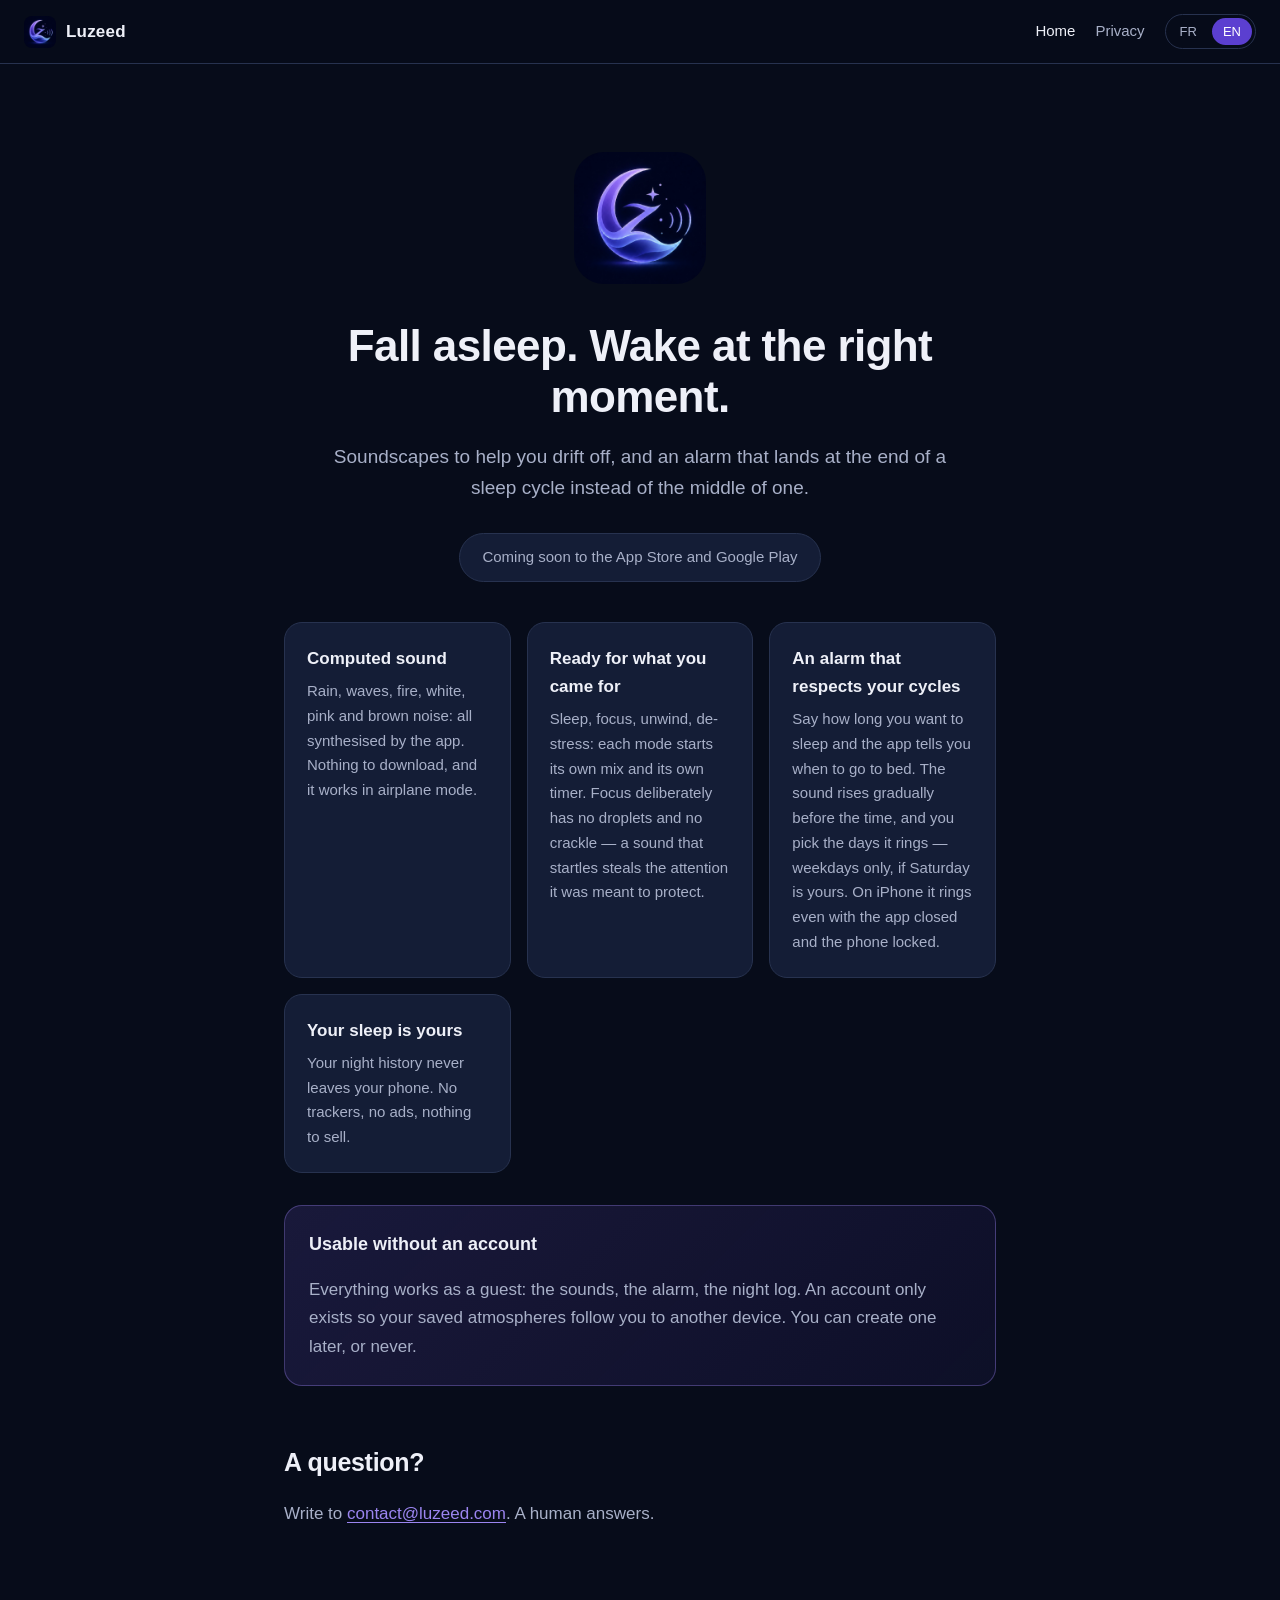
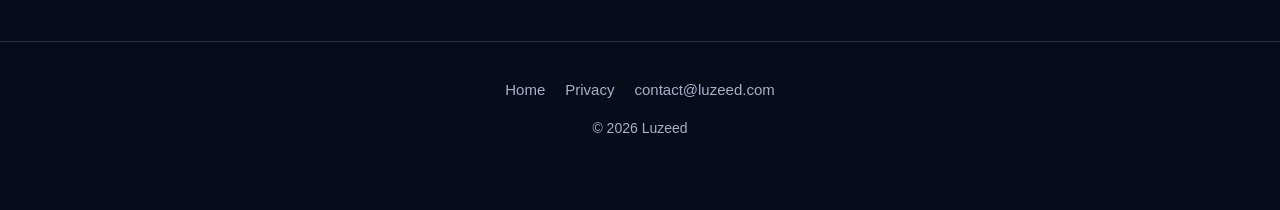
==== index.html @ 8d659068 "Le site public de Luzeed — politique de confidentialite et accueil Sept fichiers servis, copies depu" ====
<!doctype html>
<html lang="fr">
  <head>
    <meta charset="utf-8" />
    <meta name="viewport" content="width=device-width, initial-scale=1" />
    <title>Luzeed — s'endormir, se réveiller au bon moment</title>
    <meta
      name="description"
      content="Luzeed aide à s'endormir avec des ambiances sonores et à se réveiller au bon moment du cycle de sommeil. Rien ne quitte votre téléphone sans votre accord."
    />
    <link rel="icon" href="icone.png" />
    <link rel="apple-touch-icon" href="icone.png" />
    <link rel="stylesheet" href="style.css" />
    <meta name="theme-color" content="#070c1a" />
    <meta property="og:title" content="Luzeed" />
    <meta
      property="og:description"
      content="S'endormir, se réveiller au bon moment."
    />
    <meta property="og:image" content="icone.png" />
  </head>
  <body data-lang="fr">
    <header>
      <a class="marque" href="index.html">
        <img src="icone.png" alt="" />
        Luzeed
      </a>
      <nav>
        <a href="index.html" aria-current="page">
          <span class="fr">Accueil</span><span class="en">Home</span>
        </a>
        <a href="confidentialite.html">
          <span class="fr">Confidentialité</span><span class="en">Privacy</span>
        </a>
      </nav>
      <div class="langues">
        <button type="button" data-langue="fr" aria-pressed="true">FR</button>
        <button type="button" data-langue="en" aria-pressed="false">EN</button>
      </div>
    </header>

    <main>
      <div class="heros">
        <img src="icone.png" alt="Luzeed" />
        <h1>
          <span class="fr">S'endormir. Se réveiller au bon moment.</span>
          <span class="en">Fall asleep. Wake at the right moment.</span>
        </h1>
        <p class="accroche">
          <span class="fr">
            Des ambiances sonores pour trouver le sommeil, et un réveil qui
            tombe à la fin d'un cycle plutôt qu'en plein milieu.
          </span>
          <span class="en">
            Soundscapes to help you drift off, and an alarm that lands at the
            end of a sleep cycle instead of the middle of one.
          </span>
        </p>
        <span class="bientot">
          <span class="fr">Bientôt sur l'App Store et Google Play</span>
          <span class="en">Coming soon to the App Store and Google Play</span>
        </span>
      </div>

      <div class="cartes">
        <div class="carte">
          <h3>
            <span class="fr">Des sons calculés</span>
            <span class="en">Computed sound</span>
          </h3>
          <p>
            <span class="fr">
              Pluie, vagues, feu, bruits blanc, rose et brun : tout est
              synthétisé par l'app. Aucun téléchargement, et ça marche en mode
              avion.
            </span>
            <span class="en">
              Rain, waves, fire, white, pink and brown noise: all synthesised by
              the app. Nothing to download, and it works in airplane mode.
            </span>
          </p>
        </div>
        <div class="carte">
          <h3>
            <span class="fr">Prêt selon ton intention</span>
            <span class="en">Ready for what you came for</span>
          </h3>
          <p>
            <span class="fr">
              Dormir, se concentrer, se détendre, décompresser : chaque mode
              lance son propre mélange et sa propre durée. Le mode concentration
              n'a volontairement aucune goutte ni craquement — un son qui
              surprend vole l'attention qu'il devait protéger.
            </span>
            <span class="en">
              Sleep, focus, unwind, de-stress: each mode starts its own mix and
              its own timer. Focus deliberately has no droplets and no crackle —
              a sound that startles steals the attention it was meant to
              protect.
            </span>
          </p>
        </div>
        <div class="carte">
          <h3>
            <span class="fr">Un réveil qui respecte tes cycles</span>
            <span class="en">An alarm that respects your cycles</span>
          </h3>
          <p>
            <span class="fr">
              Dis combien de temps tu veux dormir, l'app te dit quand te
              coucher. Le son monte progressivement avant l'heure, et tu choisis
              les jours où il sonne — la semaine seulement, si le samedi
              t'appartient. Sur iPhone, il sonne même app fermée et téléphone
              verrouillé.
            </span>
            <span class="en">
              Say how long you want to sleep and the app tells you when to go to
              bed. The sound rises gradually before the time, and you pick the
              days it rings — weekdays only, if Saturday is yours. On iPhone it
              rings even with the app closed and the phone locked.
            </span>
          </p>
        </div>
        <div class="carte">
          <h3>
            <span class="fr">Ton sommeil t'appartient</span>
            <span class="en">Your sleep is yours</span>
          </h3>
          <p>
            <span class="fr">
              L'historique de tes nuits ne quitte jamais ton téléphone. Aucun
              traceur, aucune publicité, rien à vendre.
            </span>
            <span class="en">
              Your night history never leaves your phone. No trackers, no ads,
              nothing to sell.
            </span>
          </p>
        </div>
      </div>

      <div class="appui">
        <h3 style="margin-top: 0">
          <span class="fr">Utilisable sans compte</span>
          <span class="en">Usable without an account</span>
        </h3>
        <p>
          <span class="fr">
            Tout fonctionne en mode invité : les sons, le réveil, le suivi des
            nuits. Un compte ne sert qu'à retrouver tes ambiances enregistrées
            sur un autre appareil. Tu peux le créer plus tard, ou jamais.
          </span>
          <span class="en">
            Everything works as a guest: the sounds, the alarm, the night log.
            An account only exists so your saved atmospheres follow you to
            another device. You can create one later, or never.
          </span>
        </p>
      </div>

      <h2>
        <span class="fr">Une question ?</span>
        <span class="en">A question?</span>
      </h2>
      <p>
        <span class="fr">
          Écris à <a href="mailto:contact@luzeed.com">contact@luzeed.com</a>. Un
          humain répond.
        </span>
        <span class="en">
          Write to <a href="mailto:contact@luzeed.com">contact@luzeed.com</a>. A
          human answers.
        </span>
      </p>
    </main>

    <footer>
      <nav>
        <a href="index.html">
          <span class="fr">Accueil</span><span class="en">Home</span>
        </a>
        <a href="confidentialite.html">
          <span class="fr">Confidentialité</span><span class="en">Privacy</span>
        </a>
        <a href="mailto:contact@luzeed.com">contact@luzeed.com</a>
      </nav>
      <p>© 2026 Luzeed</p>
    </footer>

    <script src="langue.js"></script>
  </body>
</html>
---- style.css ----
/* Luzeed — site public.
 *
 * Palette reprise à l'identique de `lib/core/theme/app_theme.dart` : le site
 * et l'app doivent se ressembler, sinon la page de confidentialité a l'air
 * d'appartenir à quelqu'un d'autre.
 *
 * Aucune dépendance : ni police distante, ni framework, ni script tiers. Une
 * page de politique de confidentialité qui chargerait un CDN se contredirait
 * elle-même — chaque requête sortante est une donnée qui fuit.
 */

:root {
  --nuit-profonde: #070c1a;
  --nuit-base: #0c1428;
  --nuit-surface: #141d36;
  --nuit-bordure: #27324f;
  --violet: #7c5ce8;
  --violet-clair: #9b85f0;
  --violet-profond: #5b3fd0;
  --texte: #eef0f8;
  --texte-doux: #a8b0c8;
  --largeur: 760px;
}

* {
  box-sizing: border-box;
}

html {
  scroll-behavior: smooth;
}

body {
  margin: 0;
  background: var(--nuit-profonde);
  color: var(--texte);
  font-family: -apple-system, BlinkMacSystemFont, "Segoe UI", Roboto,
    "Helvetica Neue", Arial, sans-serif;
  font-size: 17px;
  line-height: 1.65;
  -webkit-font-smoothing: antialiased;
}

/* Bascule de langue. Une seule règle, et tout le contenu de l'autre langue
 * disparaît — y compris pour un lecteur d'écran, qui ne doit pas lire la page
 * deux fois. */
body[data-lang="fr"] .en,
body[data-lang="en"] .fr {
  display: none !important;
}

a {
  color: var(--violet-clair);
  text-decoration-thickness: 1px;
  text-underline-offset: 3px;
}

a:hover {
  color: var(--texte);
}

/* ------------------------------------------------------------------ En-tête */

header {
  position: sticky;
  top: 0;
  z-index: 10;
  display: flex;
  align-items: center;
  gap: 20px;
  padding: 14px 24px;
  background: rgba(7, 12, 26, 0.88);
  backdrop-filter: blur(12px);
  border-bottom: 1px solid var(--nuit-bordure);
}

.marque {
  display: flex;
  align-items: center;
  gap: 10px;
  font-weight: 600;
  letter-spacing: 0.2px;
  color: var(--texte);
  text-decoration: none;
  margin-right: auto;
}

.marque img {
  width: 32px;
  height: 32px;
  border-radius: 8px;
}

nav {
  display: flex;
  gap: 20px;
  align-items: center;
  font-size: 15px;
}

nav a {
  color: var(--texte-doux);
  text-decoration: none;
}

nav a:hover,
nav a[aria-current="page"] {
  color: var(--texte);
}

.langues {
  display: flex;
  gap: 4px;
  border: 1px solid var(--nuit-bordure);
  border-radius: 999px;
  padding: 3px;
}

.langues button {
  border: 0;
  background: none;
  color: var(--texte-doux);
  font: inherit;
  font-size: 13px;
  padding: 3px 11px;
  border-radius: 999px;
  cursor: pointer;
}

.langues button[aria-pressed="true"] {
  background: var(--violet-profond);
  color: #fff;
}

/* -------------------------------------------------------------------- Corps */

main {
  max-width: var(--largeur);
  margin: 0 auto;
  padding: 56px 24px 96px;
}

.heros {
  text-align: center;
  padding: 32px 0 8px;
}

.heros img {
  width: 132px;
  height: 132px;
  border-radius: 30px;
  margin-bottom: 28px;
}

h1 {
  font-size: clamp(30px, 6vw, 44px);
  line-height: 1.15;
  letter-spacing: -0.6px;
  margin: 0 0 18px;
}

.accroche {
  font-size: 19px;
  color: var(--texte-doux);
  max-width: 34em;
  margin: 0 auto;
}

h2 {
  font-size: 25px;
  letter-spacing: -0.3px;
  margin: 56px 0 14px;
}

h3 {
  font-size: 18px;
  margin: 34px 0 8px;
}

p,
ul {
  color: var(--texte-doux);
}

li {
  margin-bottom: 8px;
}

strong {
  color: var(--texte);
  font-weight: 600;
}

.cartes {
  display: grid;
  gap: 16px;
  grid-template-columns: repeat(auto-fit, minmax(220px, 1fr));
  margin-top: 32px;
}

.carte {
  background: var(--nuit-surface);
  border: 1px solid var(--nuit-bordure);
  border-radius: 18px;
  padding: 22px;
}

.carte h3 {
  margin: 0 0 6px;
  font-size: 17px;
}

.carte p {
  margin: 0;
  font-size: 15px;
}

/* Encadré destiné à ce qui compte plus que le reste : ce qui ne quitte pas le
 * téléphone. C'est la promesse de l'app, elle mérite d'être vue. */
.appui {
  background: linear-gradient(
    135deg,
    rgba(124, 92, 232, 0.16),
    rgba(91, 63, 208, 0.08)
  );
  border: 1px solid rgba(155, 133, 240, 0.35);
  border-radius: 18px;
  padding: 24px;
  margin: 32px 0;
}

.appui p:last-child {
  margin-bottom: 0;
}

.bientot {
  display: inline-block;
  margin-top: 30px;
  padding: 11px 22px;
  border-radius: 999px;
  border: 1px solid var(--nuit-bordure);
  background: var(--nuit-surface);
  color: var(--texte-doux);
  font-size: 15px;
}

.date {
  color: var(--texte-doux);
  font-size: 14px;
  margin-top: 6px;
}

table {
  width: 100%;
  border-collapse: collapse;
  margin: 20px 0;
  font-size: 15px;
  display: block;
  overflow-x: auto;
}

th,
td {
  text-align: left;
  padding: 11px 14px;
  border-bottom: 1px solid var(--nuit-bordure);
  vertical-align: top;
}

th {
  color: var(--texte);
  font-weight: 600;
}

td {
  color: var(--texte-doux);
}

/* -------------------------------------------------------------------- Pied */

footer {
  border-top: 1px solid var(--nuit-bordure);
  padding: 36px 24px 56px;
  color: var(--texte-doux);
  font-size: 14px;
  text-align: center;
}

footer nav {
  justify-content: center;
  margin-bottom: 14px;
}

@media (max-width: 600px) {
  header {
    flex-wrap: wrap;
    gap: 12px;
    padding: 12px 16px;
  }

  nav {
    order: 3;
    width: 100%;
    justify-content: center;
  }

  main {
    padding: 36px 18px 72px;
  }
}
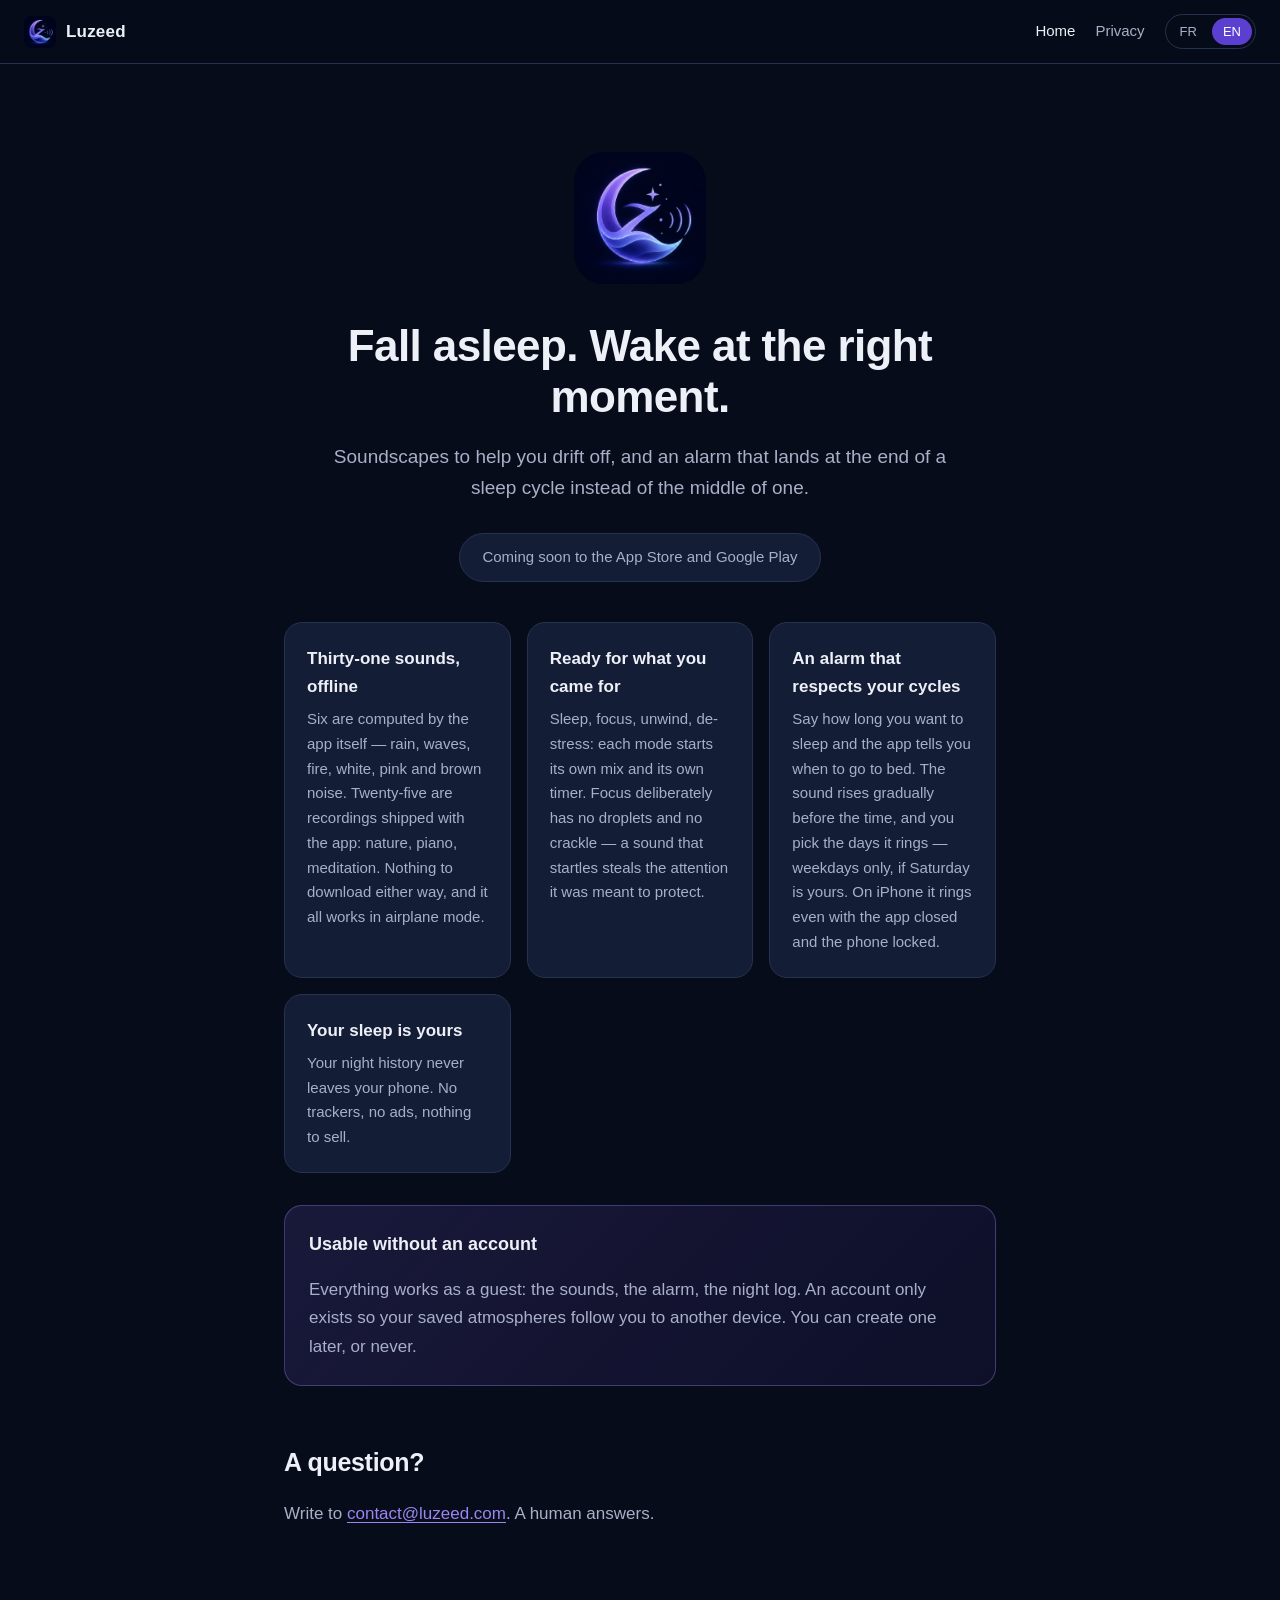
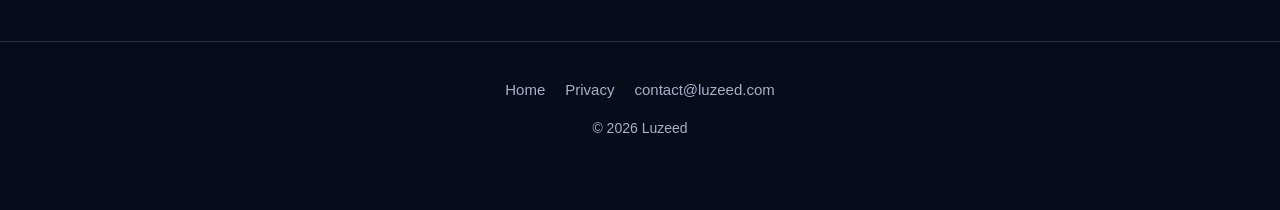
==== commit 016a152a: "Trente et un sons, dont vingt-cinq enregistres La carte d'accueil affirmait « tout est synthetise pa" ====
--- a/index.html
+++ b/index.html
@@ -65,18 +65,21 @@
       <div class="cartes">
         <div class="carte">
           <h3>
-            <span class="fr">Des sons calculés</span>
-            <span class="en">Computed sound</span>
+            <span class="fr">Trente et un sons, hors ligne</span>
+            <span class="en">Thirty-one sounds, offline</span>
           </h3>
           <p>
             <span class="fr">
-              Pluie, vagues, feu, bruits blanc, rose et brun : tout est
-              synthétisé par l'app. Aucun téléchargement, et ça marche en mode
-              avion.
+              Six sont calculés par l'app elle-même — pluie, vagues, feu, bruits
+              blanc, rose et brun. Vingt-cinq sont des enregistrements livrés
+              avec l'app : nature, piano, méditation. Rien à télécharger dans les
+              deux cas, et tout marche en mode avion.
             </span>
             <span class="en">
-              Rain, waves, fire, white, pink and brown noise: all synthesised by
-              the app. Nothing to download, and it works in airplane mode.
+              Six are computed by the app itself — rain, waves, fire, white, pink
+              and brown noise. Twenty-five are recordings shipped with the app:
+              nature, piano, meditation. Nothing to download either way, and it
+              all works in airplane mode.
             </span>
           </p>
         </div>
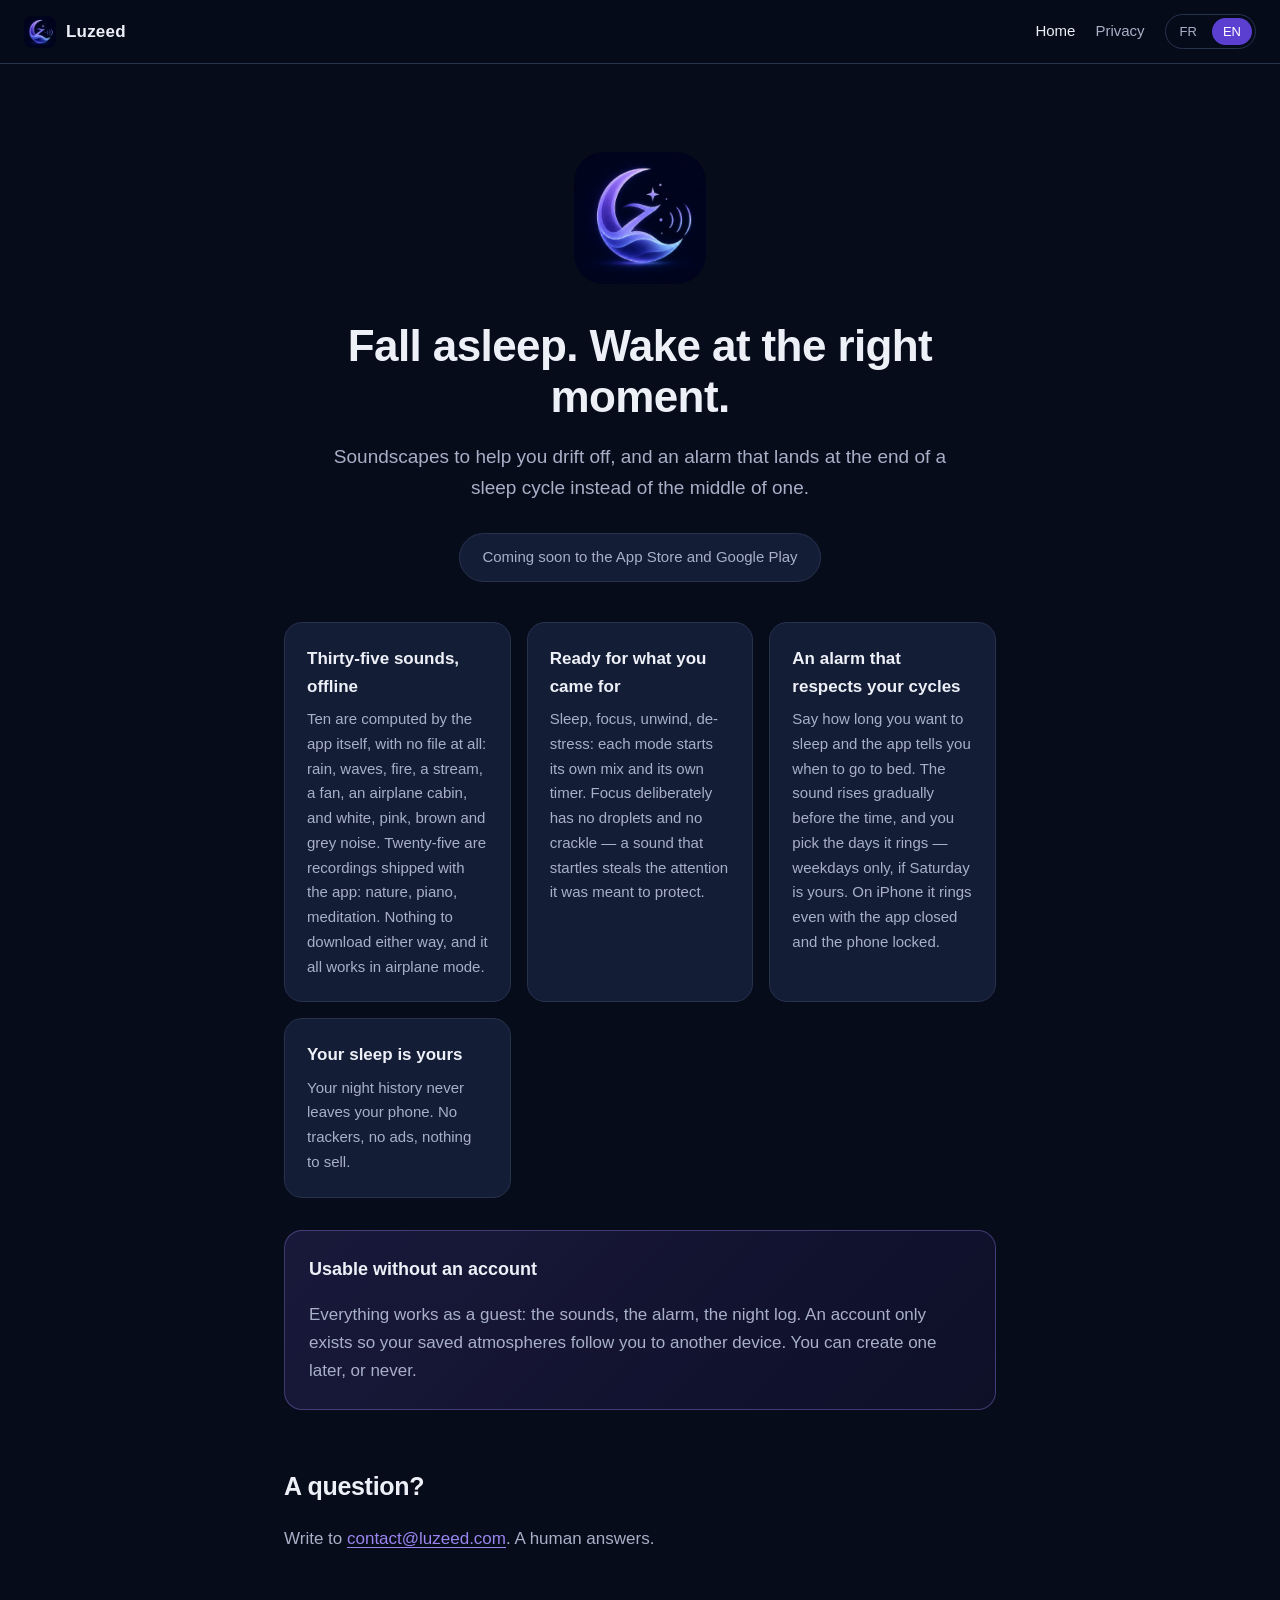
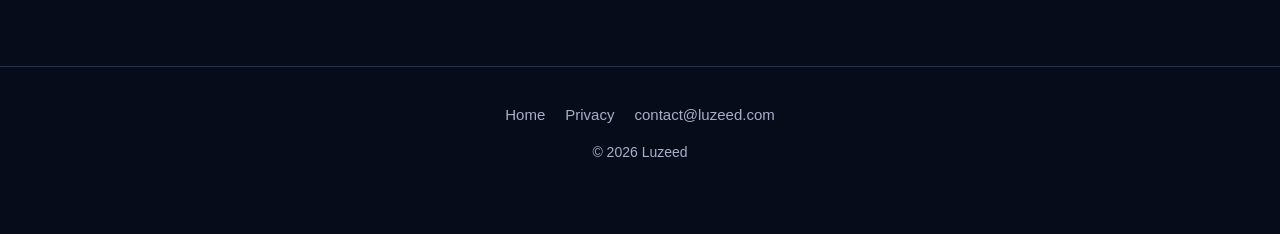
==== commit a0f820eb: "Trente-cinq sons, dont dix calcules Quatre generateurs de plus le 14 aout 2026 : ventilateur, cabine" ====
--- a/index.html
+++ b/index.html
@@ -65,21 +65,23 @@
       <div class="cartes">
         <div class="carte">
           <h3>
-            <span class="fr">Trente et un sons, hors ligne</span>
-            <span class="en">Thirty-one sounds, offline</span>
+            <span class="fr">Trente-cinq sons, hors ligne</span>
+            <span class="en">Thirty-five sounds, offline</span>
           </h3>
           <p>
             <span class="fr">
-              Six sont calculés par l'app elle-même — pluie, vagues, feu, bruits
-              blanc, rose et brun. Vingt-cinq sont des enregistrements livrés
-              avec l'app : nature, piano, méditation. Rien à télécharger dans les
-              deux cas, et tout marche en mode avion.
+              Dix sont calculés par l'app elle-même, sans le moindre fichier :
+              pluie, vagues, feu, ruisseau, ventilateur, cabine d'avion, et les
+              bruits blanc, rose, brun et gris. Vingt-cinq sont des
+              enregistrements livrés avec l'app : nature, piano, méditation. Rien
+              à télécharger dans les deux cas, et tout marche en mode avion.
             </span>
             <span class="en">
-              Six are computed by the app itself — rain, waves, fire, white, pink
-              and brown noise. Twenty-five are recordings shipped with the app:
-              nature, piano, meditation. Nothing to download either way, and it
-              all works in airplane mode.
+              Ten are computed by the app itself, with no file at all: rain,
+              waves, fire, a stream, a fan, an airplane cabin, and white, pink,
+              brown and grey noise. Twenty-five are recordings shipped with the
+              app: nature, piano, meditation. Nothing to download either way, and
+              it all works in airplane mode.
             </span>
           </p>
         </div>
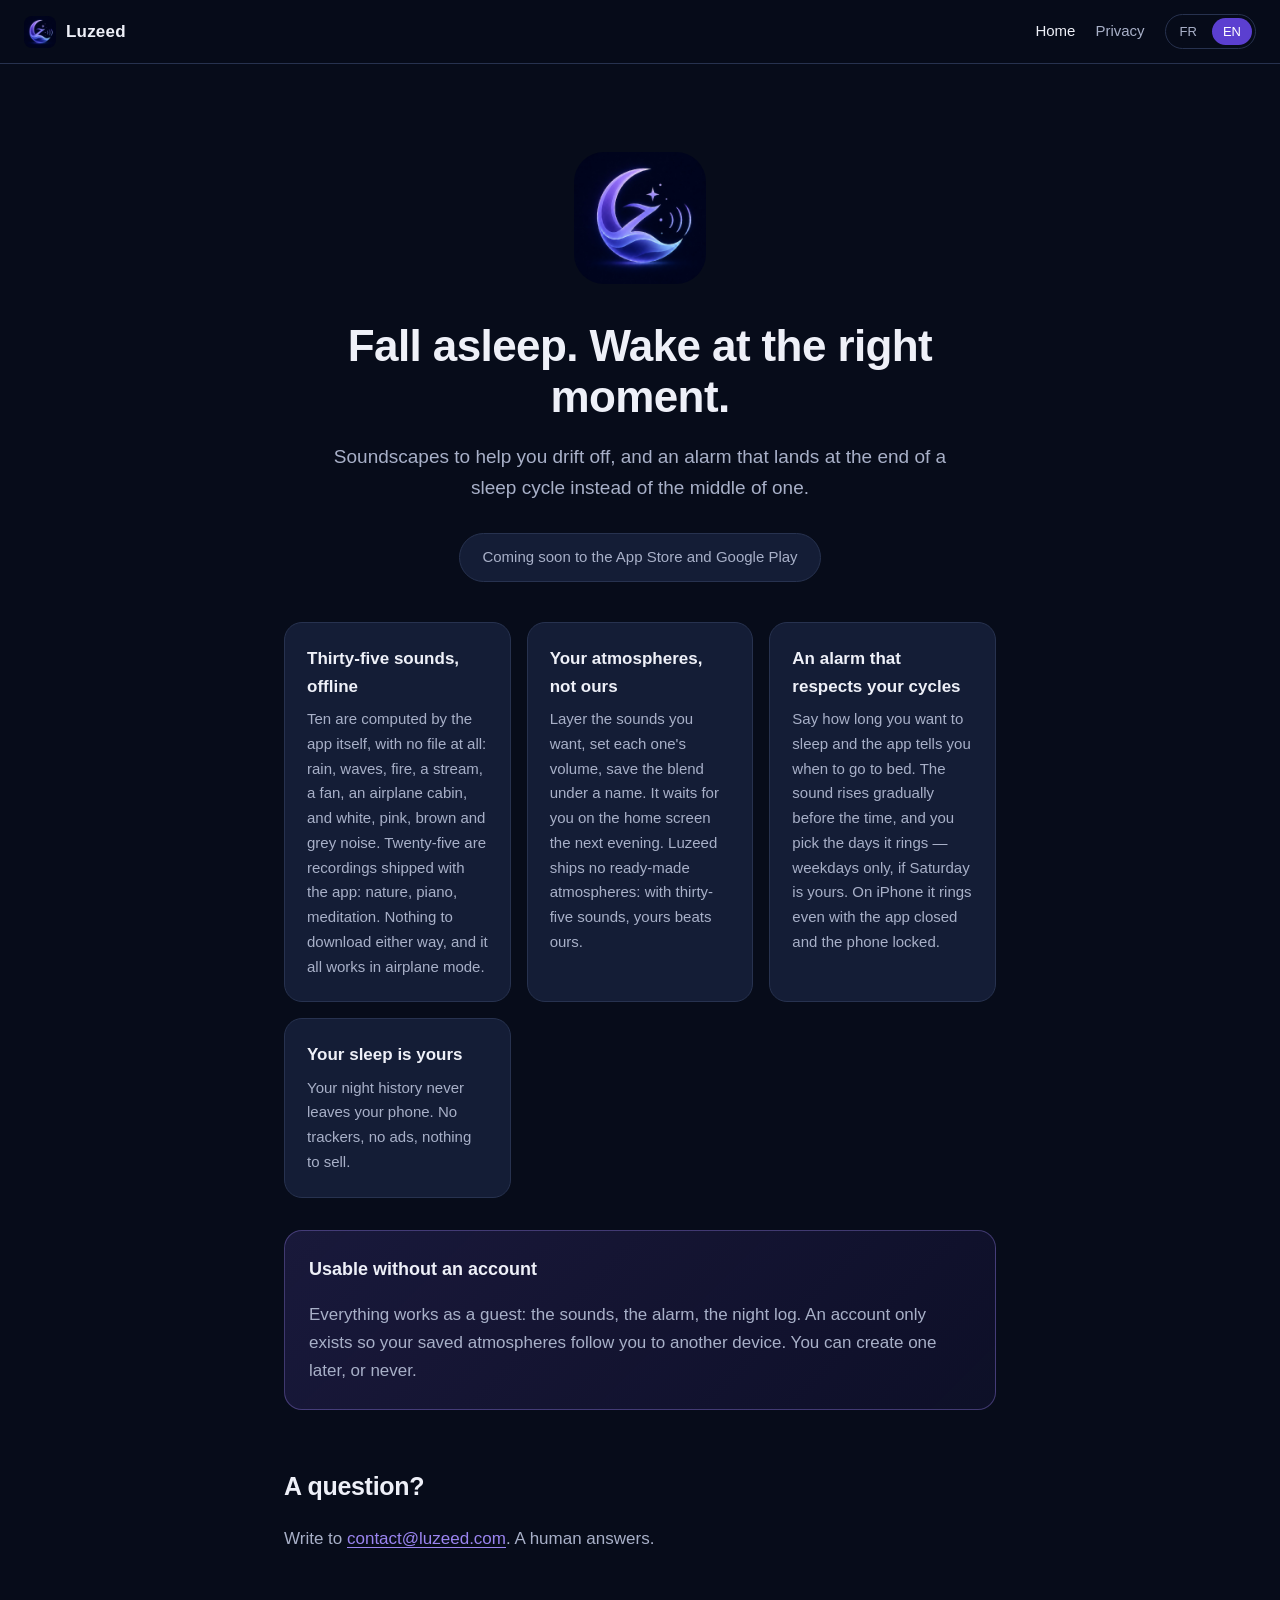
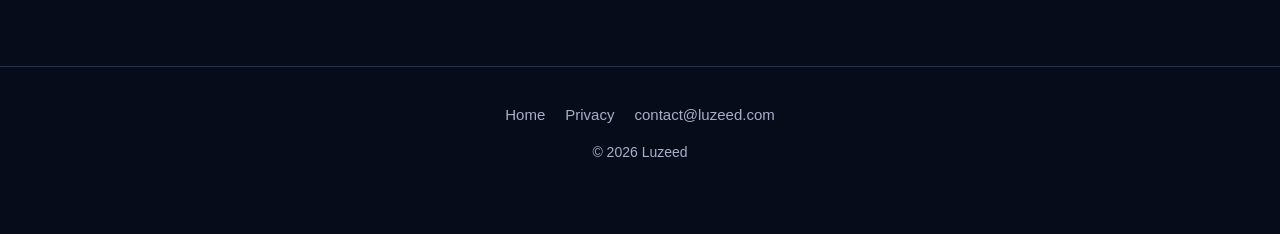
==== commit d8779988: "Tes ambiances, pas les notres La carte promettait « chaque mode lance son propre melange et sa propr" ====
--- a/index.html
+++ b/index.html
@@ -87,21 +87,21 @@
         </div>
         <div class="carte">
           <h3>
-            <span class="fr">Prêt selon ton intention</span>
-            <span class="en">Ready for what you came for</span>
+            <span class="fr">Tes ambiances, pas les nôtres</span>
+            <span class="en">Your atmospheres, not ours</span>
           </h3>
           <p>
             <span class="fr">
-              Dormir, se concentrer, se détendre, décompresser : chaque mode
-              lance son propre mélange et sa propre durée. Le mode concentration
-              n'a volontairement aucune goutte ni craquement — un son qui
-              surprend vole l'attention qu'il devait protéger.
+              Superpose les sons que tu veux, règle chacun à son volume,
+              enregistre le mélange sous un nom. Il t'attend sur l'accueil au
+              prochain soir. Luzeed ne propose aucune ambiance toute faite : à
+              trente-cinq sons, la tienne vaut mieux que la nôtre.
             </span>
             <span class="en">
-              Sleep, focus, unwind, de-stress: each mode starts its own mix and
-              its own timer. Focus deliberately has no droplets and no crackle —
-              a sound that startles steals the attention it was meant to
-              protect.
+              Layer the sounds you want, set each one's volume, save the blend
+              under a name. It waits for you on the home screen the next
+              evening. Luzeed ships no ready-made atmospheres: with thirty-five
+              sounds, yours beats ours.
             </span>
           </p>
         </div>
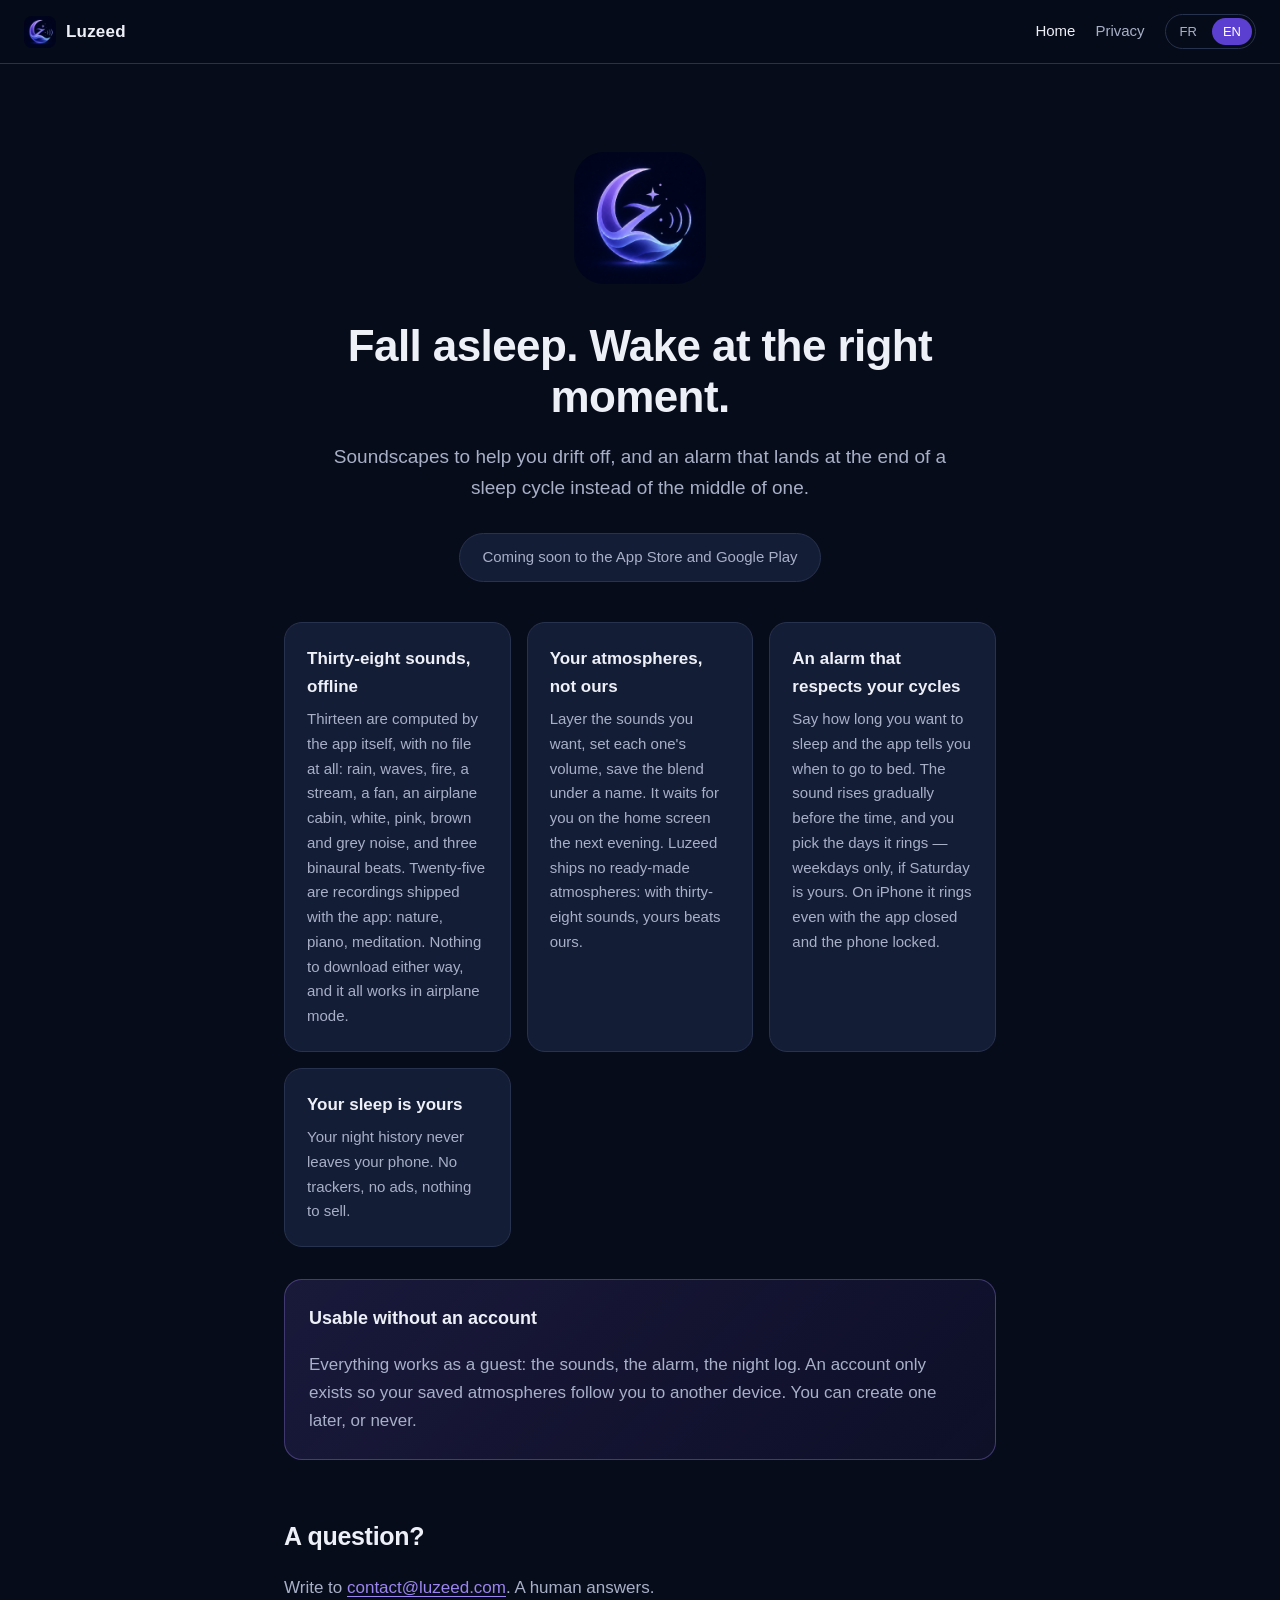
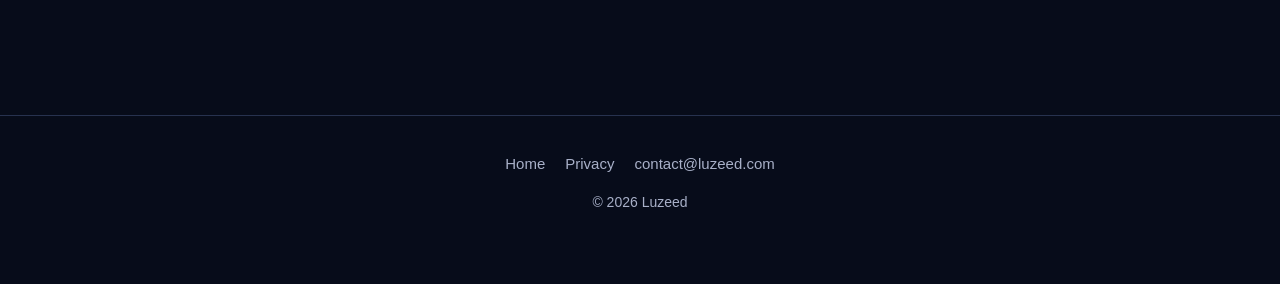
==== commit 3b10ca08: "Trente-huit sons, dont trois battements binauraux Nommes par leur frequence et jamais par un effet p" ====
--- a/index.html
+++ b/index.html
@@ -65,21 +65,22 @@
       <div class="cartes">
         <div class="carte">
           <h3>
-            <span class="fr">Trente-cinq sons, hors ligne</span>
-            <span class="en">Thirty-five sounds, offline</span>
+            <span class="fr">Trente-huit sons, hors ligne</span>
+            <span class="en">Thirty-eight sounds, offline</span>
           </h3>
           <p>
             <span class="fr">
-              Dix sont calculés par l'app elle-même, sans le moindre fichier :
-              pluie, vagues, feu, ruisseau, ventilateur, cabine d'avion, et les
-              bruits blanc, rose, brun et gris. Vingt-cinq sont des
-              enregistrements livrés avec l'app : nature, piano, méditation. Rien
-              à télécharger dans les deux cas, et tout marche en mode avion.
+              Treize sont calculés par l'app elle-même, sans le moindre fichier :
+              pluie, vagues, feu, ruisseau, ventilateur, cabine d'avion, les
+              bruits blanc, rose, brun et gris, et trois battements binauraux.
+              Vingt-cinq sont des enregistrements livrés avec l'app : nature,
+              piano, méditation. Rien à télécharger dans les deux cas, et tout
+              marche en mode avion.
             </span>
             <span class="en">
-              Ten are computed by the app itself, with no file at all: rain,
-              waves, fire, a stream, a fan, an airplane cabin, and white, pink,
-              brown and grey noise. Twenty-five are recordings shipped with the
+              Thirteen are computed by the app itself, with no file at all: rain,
+              waves, fire, a stream, a fan, an airplane cabin, white, pink, brown and grey
+              noise, and three binaural beats. Twenty-five are recordings shipped with the
               app: nature, piano, meditation. Nothing to download either way, and
               it all works in airplane mode.
             </span>
@@ -95,12 +96,12 @@
               Superpose les sons que tu veux, règle chacun à son volume,
               enregistre le mélange sous un nom. Il t'attend sur l'accueil au
               prochain soir. Luzeed ne propose aucune ambiance toute faite : à
-              trente-cinq sons, la tienne vaut mieux que la nôtre.
+              trente-huit sons, la tienne vaut mieux que la nôtre.
             </span>
             <span class="en">
               Layer the sounds you want, set each one's volume, save the blend
               under a name. It waits for you on the home screen the next
-              evening. Luzeed ships no ready-made atmospheres: with thirty-five
+              evening. Luzeed ships no ready-made atmospheres: with thirty-eight
               sounds, yours beats ours.
             </span>
           </p>
